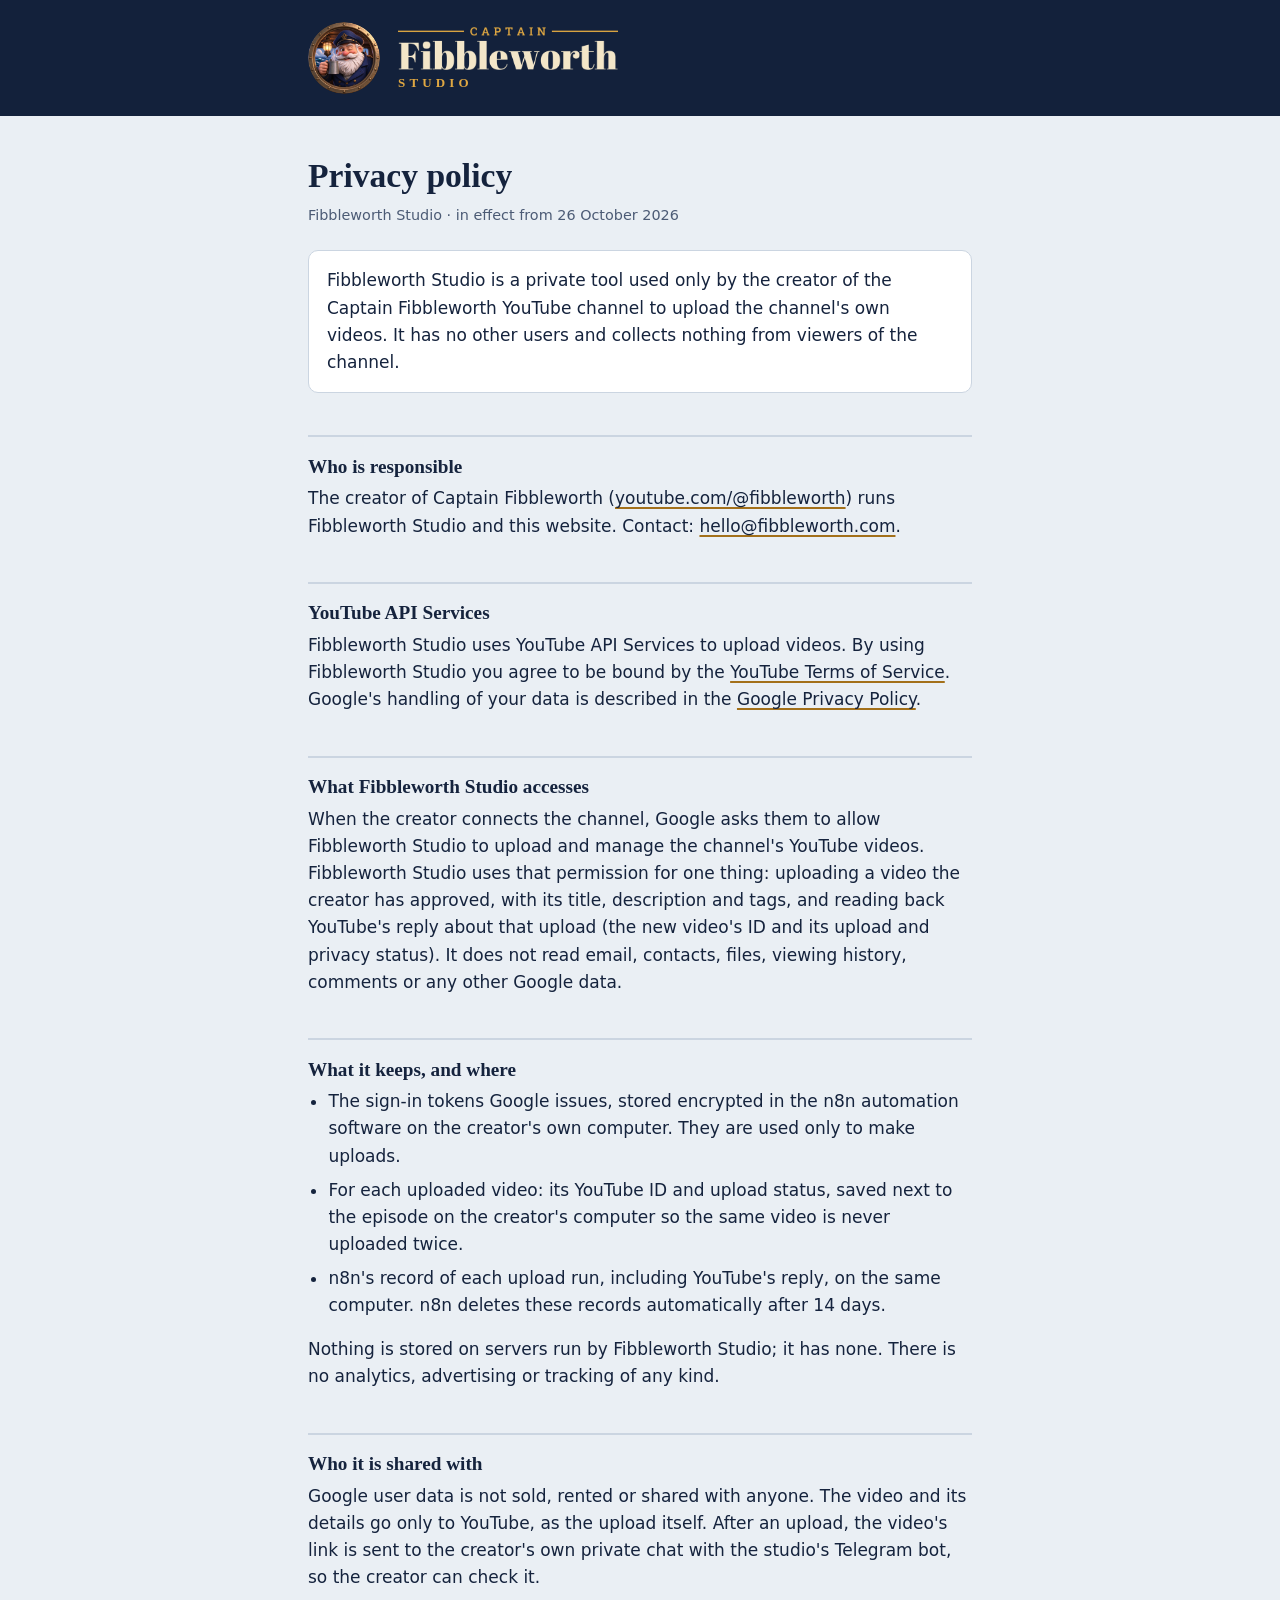
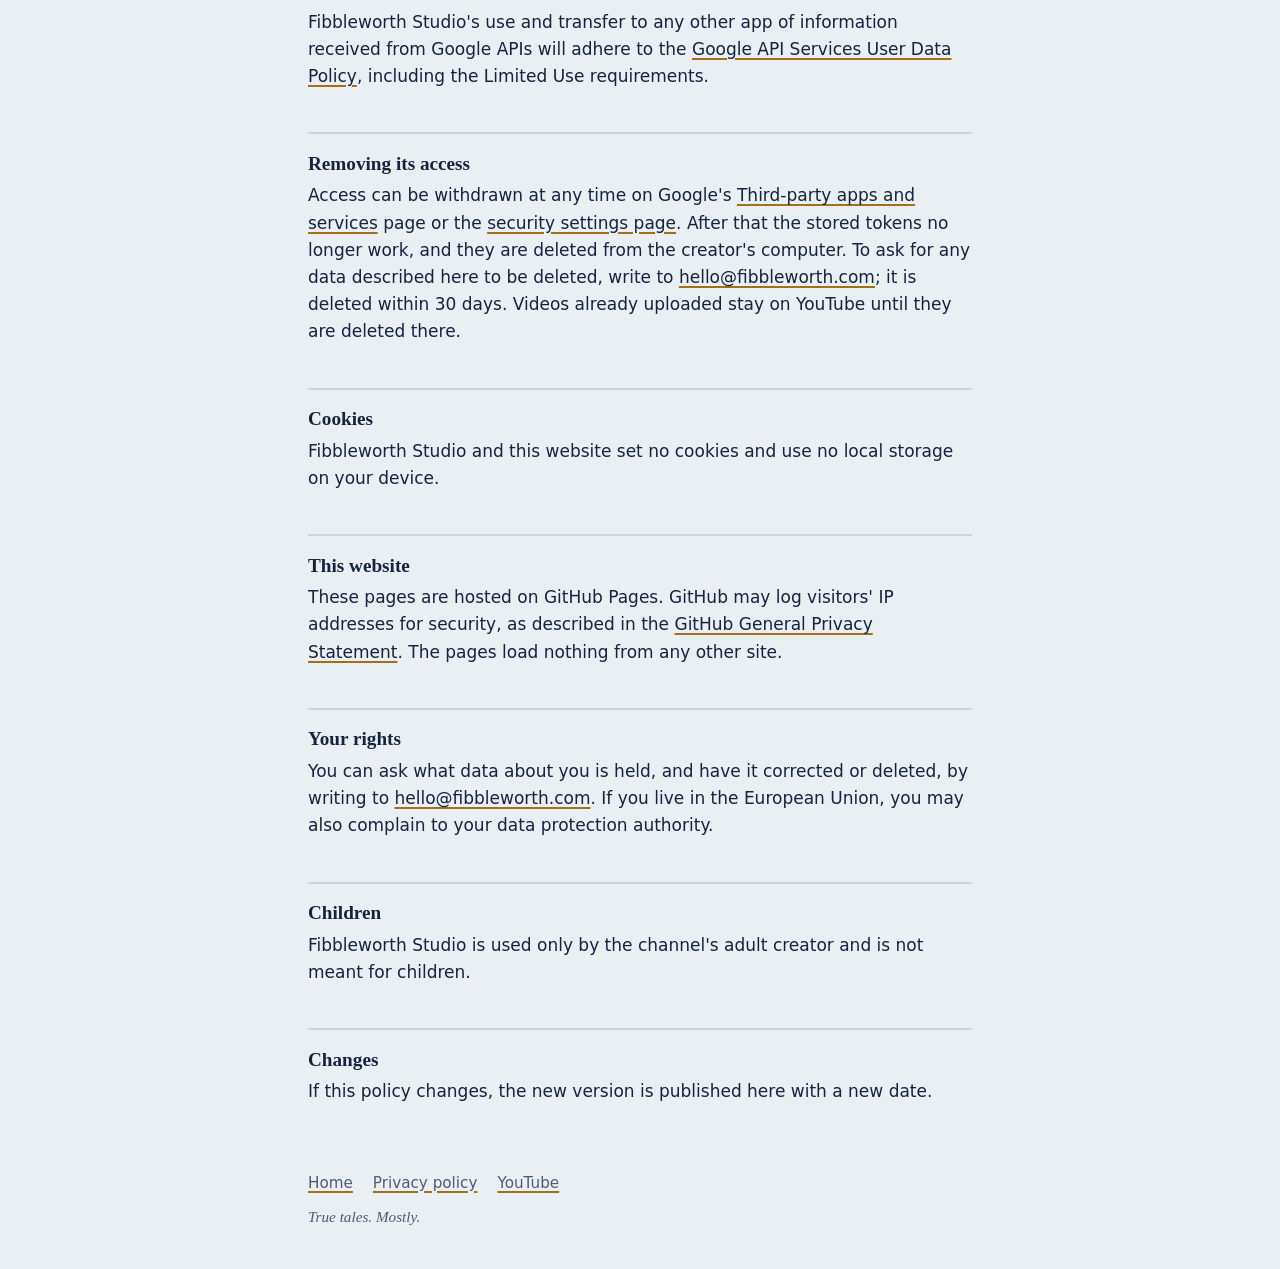
==== privacy.html @ 83d63684 "Add the Fibbleworth Studio home page and privacy policy for Google sign-in" ====
<!doctype html>
<html lang="en">
<head>
<meta charset="utf-8">
<meta name="viewport" content="width=device-width, initial-scale=1, viewport-fit=cover">
<title>Privacy policy · Fibbleworth Studio</title>
<meta name="description" content="How Fibbleworth Studio handles the Google and YouTube access it uses to upload Captain Fibbleworth videos.">
<link rel="icon" type="image/png" sizes="32x32" href="img/favicon-32.png">
<link rel="apple-touch-icon" href="img/apple-touch-icon.png">
<link rel="stylesheet" href="style.css">
</head>
<body>
<header class="band">
  <div class="band-inner">
    <a href="./" aria-label="Fibbleworth Studio home">
      <img class="porthole" src="img/porthole.png" alt="" width="72" height="72">
      <span class="lockup">
        <img class="wordmark" src="img/wordmark-cream.png" alt="Captain Fibbleworth" width="220" height="43">
        <span class="studio">Studio</span>
      </span>
    </a>
  </div>
</header>

<main>
  <h1>Privacy policy</h1>
  <p class="meta">Fibbleworth Studio · in effect from 26 October 2026</p>

  <div class="note">
    <p>Fibbleworth Studio is a private tool used only by the creator of the Captain Fibbleworth YouTube channel to
      upload the channel's own videos. It has no other users and collects nothing from viewers of the channel.</p>
  </div>

  <h2>Who is responsible</h2>
  <p>The creator of Captain Fibbleworth (<a href="https://www.youtube.com/@fibbleworth">youtube.com/@fibbleworth</a>)
    runs Fibbleworth Studio and this website. Contact: <a href="mailto:hello@fibbleworth.com">hello@fibbleworth.com</a>.</p>

  <h2>YouTube API Services</h2>
  <p>Fibbleworth Studio uses YouTube API Services to upload videos. By using Fibbleworth Studio you agree to be bound
    by the <a href="https://www.youtube.com/t/terms">YouTube Terms of Service</a>. Google's handling of your data is
    described in the <a href="https://policies.google.com/privacy">Google Privacy Policy</a>.</p>

  <h2>What Fibbleworth Studio accesses</h2>
  <p>When the creator connects the channel, Google asks them to allow Fibbleworth Studio to upload and manage the
    channel's YouTube videos. Fibbleworth Studio uses that permission for one thing: uploading a video the creator has
    approved, with its title, description and tags, and reading back YouTube's reply about that upload (the new
    video's ID and its upload and privacy status). It does not read email, contacts, files, viewing history,
    comments or any other Google data.</p>

  <h2>What it keeps, and where</h2>
  <ul>
    <li>The sign-in tokens Google issues, stored encrypted in the n8n automation software on the creator's own
      computer. They are used only to make uploads.</li>
    <li>For each uploaded video: its YouTube ID and upload status, saved next to the episode on the creator's computer
      so the same video is never uploaded twice.</li>
    <li>n8n's record of each upload run, including YouTube's reply, on the same computer. n8n deletes these records
      automatically after 14 days.</li>
  </ul>
  <p>Nothing is stored on servers run by Fibbleworth Studio; it has none. There is no analytics, advertising or
    tracking of any kind.</p>

  <h2>Who it is shared with</h2>
  <p>Google user data is not sold, rented or shared with anyone. The video and its details go only to YouTube, as the
    upload itself. After an upload, the video's link is sent to the creator's own private chat with the studio's
    Telegram bot, so the creator can check it.</p>
  <p>Fibbleworth Studio's use and transfer to any other app of information received from Google APIs will adhere to
    the <a href="https://developers.google.com/terms/api-services-user-data-policy">Google API Services User Data
    Policy</a>, including the Limited Use requirements.</p>

  <h2>Removing its access</h2>
  <p>Access can be withdrawn at any time on Google's <a href="https://myaccount.google.com/connections">Third-party
    apps and services</a> page or the <a href="https://security.google.com/settings/security/permissions">security
    settings page</a>. After that the stored tokens no longer work, and they are deleted from the creator's computer.
    To ask for any data described here to be deleted, write to
    <a href="mailto:hello@fibbleworth.com">hello@fibbleworth.com</a>; it is deleted within 30 days. Videos already
    uploaded stay on YouTube until they are deleted there.</p>

  <h2>Cookies</h2>
  <p>Fibbleworth Studio and this website set no cookies and use no local storage on your device.</p>

  <h2>This website</h2>
  <p>These pages are hosted on GitHub Pages. GitHub may log visitors' IP addresses for security, as described in the
    <a href="https://docs.github.com/en/site-policy/privacy-policies/github-general-privacy-statement">GitHub General
    Privacy Statement</a>. The pages load nothing from any other site.</p>

  <h2>Your rights</h2>
  <p>You can ask what data about you is held, and have it corrected or deleted, by writing to
    <a href="mailto:hello@fibbleworth.com">hello@fibbleworth.com</a>. If you live in the European Union, you may also
    complain to your data protection authority.</p>

  <h2>Children</h2>
  <p>Fibbleworth Studio is used only by the channel's adult creator and is not meant for children.</p>

  <h2>Changes</h2>
  <p>If this policy changes, the new version is published here with a new date.</p>
</main>

<footer>
  <nav aria-label="Pages">
    <a href="./">Home</a>
    <a href="privacy.html">Privacy policy</a>
    <a href="https://www.youtube.com/@fibbleworth">YouTube</a>
  </nav>
  <p class="tagline">True tales. Mostly.</p>
</footer>
</body>
</html>
---- style.css ----
/* Fibbleworth Studio's public pages: the studio dashboard's tokens (bible/brand.md colours), a coat-navy band with
   the porthole and wordmark, then one reading column. No web fonts, so the pages make no third-party requests. */
:root {
  --bg: #eaeff4;
  --surface: #ffffff;
  --ink: #15233d;
  --ink-2: #4c5b75;
  --line: #cbd5e1;
  --band: #13213b;     /* the Captain's coat, in both themes */
  --brass: #e0a842;
  --rule: #a3701a;     /* dark brass: rules and underlines on light ground */
  --cream: #f3e6c8;
  --display: "Roboto Slab", Rockwell, "Rockwell Nova", Georgia, serif;
  --body: -apple-system, BlinkMacSystemFont, "Segoe UI", system-ui, sans-serif;
}
@media (prefers-color-scheme: dark) {
  :root {
    --bg: #0b1424; --surface: #121e35; --ink: #e8edf6; --ink-2: #9aa9c4; --line: #263555; --rule: #e0a842;
    color-scheme: dark;
  }
}

* { box-sizing: border-box; }
body { margin: 0; background: var(--bg); color: var(--ink); font: 17px/1.6 var(--body); }

.band { background: var(--band); color: var(--cream); }
.band-inner, main, footer {
  max-width: 44rem; margin: 0 auto;
  padding-left: max(20px, env(safe-area-inset-left, 0px)); padding-right: max(20px, env(safe-area-inset-right, 0px));
}
.band-inner { display: flex; align-items: center; gap: 18px; padding-block: 22px; }
.band a { display: flex; align-items: center; gap: 18px; color: inherit; text-decoration: none; }
.porthole { width: 72px; height: 72px; border-radius: 50%; flex: none; }
.lockup { display: grid; gap: 6px; }
.wordmark { width: 220px; max-width: 100%; height: auto; display: block; }
.studio { font: 600 13px/1 var(--display); letter-spacing: 0.32em; text-transform: uppercase; color: var(--brass); }

main { padding-block: 40px 24px; }
h1, h2 { font-family: var(--display); font-weight: 600; line-height: 1.2; text-wrap: balance; }
h1 { font-size: 2.1rem; margin: 0 0 8px; }
h2 { font-size: 1.2rem; margin: 2.2em 0 0.4em; padding-top: 0.9em; border-top: 2px solid var(--line); }
.lead { font-size: 1.15rem; color: var(--ink-2); margin: 0 0 1.4em; }
.meta { font-size: 0.9rem; color: var(--ink-2); margin: 0 0 1.6em; }
p, ul { margin: 0 0 1em; }
ul { padding-left: 1.2em; }
li + li { margin-top: 0.4em; }
a { color: inherit; text-decoration-color: var(--rule); text-decoration-thickness: 2px; text-underline-offset: 3px; }
a:hover { text-decoration-color: currentColor; }
a:focus-visible { outline: 3px solid var(--brass); outline-offset: 2px; border-radius: 2px; }
.note { background: var(--surface); border: 1px solid var(--line); border-radius: 10px; padding: 16px 18px; }
.note p:last-child { margin-bottom: 0; }

footer { padding-block: 24px 40px; color: var(--ink-2); font-size: 0.95rem; }
footer nav { display: flex; flex-wrap: wrap; gap: 8px 20px; margin-bottom: 10px; }
.tagline { font-family: var(--display); font-style: italic; margin: 0; }

@media (max-width: 480px) {
  body { font-size: 16px; }
  .porthole { width: 56px; height: 56px; }
  .wordmark { width: 170px; }
  h1 { font-size: 1.7rem; }
}
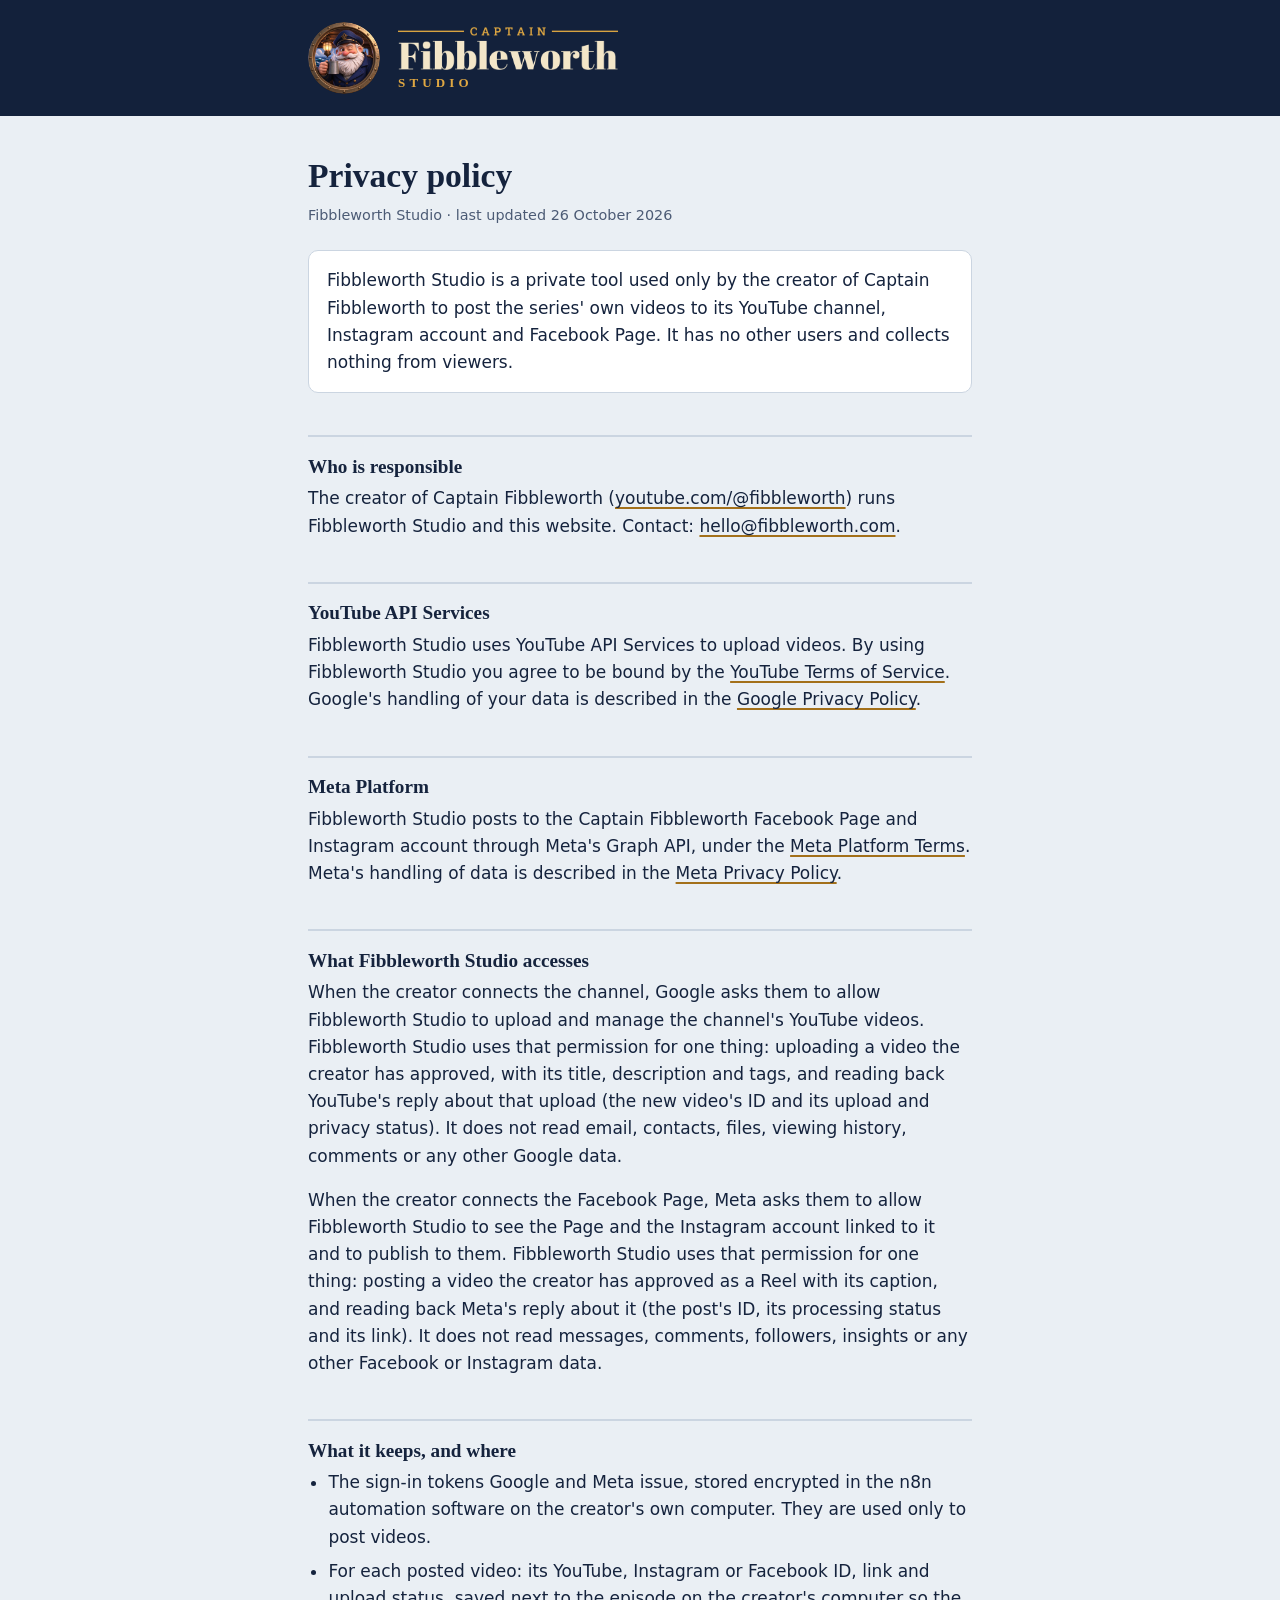
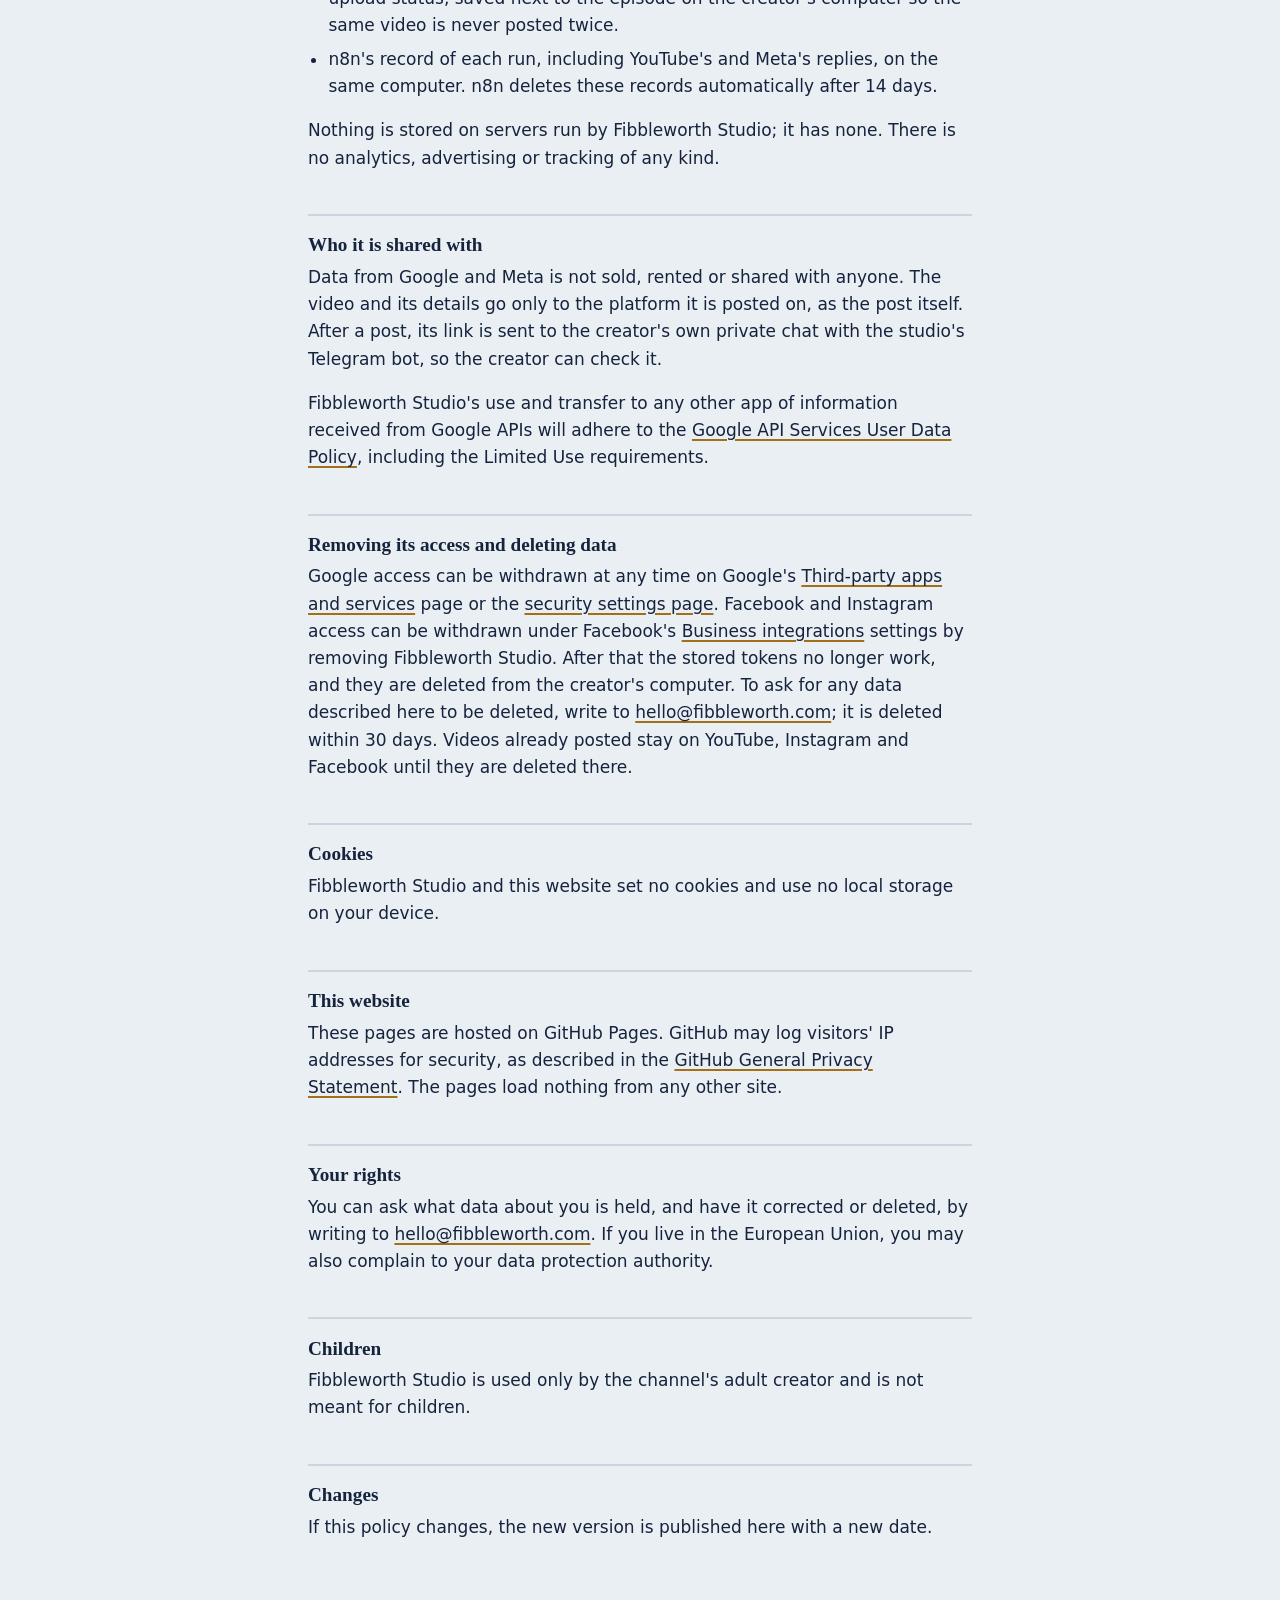
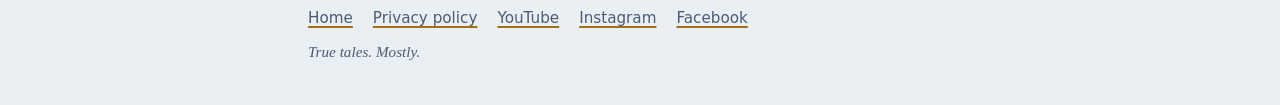
==== commit 1ea21858: "Site: cover Instagram and Facebook in the home page and privacy policy" ====
--- a/privacy.html
+++ b/privacy.html
@@ -4,7 +4,7 @@
 <meta charset="utf-8">
 <meta name="viewport" content="width=device-width, initial-scale=1, viewport-fit=cover">
 <title>Privacy policy · Fibbleworth Studio</title>
-<meta name="description" content="How Fibbleworth Studio handles the Google and YouTube access it uses to upload Captain Fibbleworth videos.">
+<meta name="description" content="How Fibbleworth Studio handles the Google, YouTube, Facebook and Instagram access it uses to post Captain Fibbleworth videos.">
 <link rel="icon" type="image/png" sizes="32x32" href="img/favicon-32.png">
 <link rel="apple-touch-icon" href="img/apple-touch-icon.png">
 <link rel="stylesheet" href="style.css">
@@ -24,11 +24,12 @@
 
 <main>
   <h1>Privacy policy</h1>
-  <p class="meta">Fibbleworth Studio · in effect from 26 October 2026</p>
+  <p class="meta">Fibbleworth Studio · last updated 26 October 2026</p>
 
   <div class="note">
-    <p>Fibbleworth Studio is a private tool used only by the creator of the Captain Fibbleworth YouTube channel to
-      upload the channel's own videos. It has no other users and collects nothing from viewers of the channel.</p>
+    <p>Fibbleworth Studio is a private tool used only by the creator of Captain Fibbleworth to post the series' own
+      videos to its YouTube channel, Instagram account and Facebook Page. It has no other users and collects nothing
+      from viewers.</p>
   </div>
 
   <h2>Who is responsible</h2>
@@ -40,40 +41,52 @@
     by the <a href="https://www.youtube.com/t/terms">YouTube Terms of Service</a>. Google's handling of your data is
     described in the <a href="https://policies.google.com/privacy">Google Privacy Policy</a>.</p>
 
+  <h2>Meta Platform</h2>
+  <p>Fibbleworth Studio posts to the Captain Fibbleworth Facebook Page and Instagram account through Meta's Graph API,
+    under the <a href="https://developers.facebook.com/terms/">Meta Platform Terms</a>. Meta's handling of data is
+    described in the <a href="https://www.facebook.com/privacy/policy/">Meta Privacy Policy</a>.</p>
+
   <h2>What Fibbleworth Studio accesses</h2>
   <p>When the creator connects the channel, Google asks them to allow Fibbleworth Studio to upload and manage the
     channel's YouTube videos. Fibbleworth Studio uses that permission for one thing: uploading a video the creator has
     approved, with its title, description and tags, and reading back YouTube's reply about that upload (the new
     video's ID and its upload and privacy status). It does not read email, contacts, files, viewing history,
     comments or any other Google data.</p>
+  <p>When the creator connects the Facebook Page, Meta asks them to allow Fibbleworth Studio to see the Page and the
+    Instagram account linked to it and to publish to them. Fibbleworth Studio uses that permission for one thing:
+    posting a video the creator has approved as a Reel with its caption, and reading back Meta's reply about it (the
+    post's ID, its processing status and its link). It does not read messages, comments, followers, insights or any
+    other Facebook or Instagram data.</p>
 
   <h2>What it keeps, and where</h2>
   <ul>
-    <li>The sign-in tokens Google issues, stored encrypted in the n8n automation software on the creator's own
-      computer. They are used only to make uploads.</li>
-    <li>For each uploaded video: its YouTube ID and upload status, saved next to the episode on the creator's computer
-      so the same video is never uploaded twice.</li>
-    <li>n8n's record of each upload run, including YouTube's reply, on the same computer. n8n deletes these records
-      automatically after 14 days.</li>
+    <li>The sign-in tokens Google and Meta issue, stored encrypted in the n8n automation software on the creator's
+      own computer. They are used only to post videos.</li>
+    <li>For each posted video: its YouTube, Instagram or Facebook ID, link and upload status, saved next to the
+      episode on the creator's computer so the same video is never posted twice.</li>
+    <li>n8n's record of each run, including YouTube's and Meta's replies, on the same computer. n8n deletes these
+      records automatically after 14 days.</li>
   </ul>
   <p>Nothing is stored on servers run by Fibbleworth Studio; it has none. There is no analytics, advertising or
     tracking of any kind.</p>
 
   <h2>Who it is shared with</h2>
-  <p>Google user data is not sold, rented or shared with anyone. The video and its details go only to YouTube, as the
-    upload itself. After an upload, the video's link is sent to the creator's own private chat with the studio's
-    Telegram bot, so the creator can check it.</p>
+  <p>Data from Google and Meta is not sold, rented or shared with anyone. The video and its details go only to the
+    platform it is posted on, as the post itself. After a post, its link is sent to the creator's own private chat
+    with the studio's Telegram bot, so the creator can check it.</p>
   <p>Fibbleworth Studio's use and transfer to any other app of information received from Google APIs will adhere to
     the <a href="https://developers.google.com/terms/api-services-user-data-policy">Google API Services User Data
     Policy</a>, including the Limited Use requirements.</p>
 
-  <h2>Removing its access</h2>
-  <p>Access can be withdrawn at any time on Google's <a href="https://myaccount.google.com/connections">Third-party
+  <h2 id="removing">Removing its access and deleting data</h2>
+  <p>Google access can be withdrawn at any time on Google's <a href="https://myaccount.google.com/connections">Third-party
     apps and services</a> page or the <a href="https://security.google.com/settings/security/permissions">security
-    settings page</a>. After that the stored tokens no longer work, and they are deleted from the creator's computer.
+    settings page</a>. Facebook and Instagram access can be withdrawn under Facebook's
+    <a href="https://www.facebook.com/settings/?tab=business_tools">Business integrations</a> settings by removing
+    Fibbleworth Studio. After that the stored tokens no longer work, and they are deleted from the creator's computer.
     To ask for any data described here to be deleted, write to
     <a href="mailto:hello@fibbleworth.com">hello@fibbleworth.com</a>; it is deleted within 30 days. Videos already
-    uploaded stay on YouTube until they are deleted there.</p>
+    posted stay on YouTube, Instagram and Facebook until they are deleted there.</p>
 
   <h2>Cookies</h2>
   <p>Fibbleworth Studio and this website set no cookies and use no local storage on your device.</p>
@@ -100,6 +113,8 @@
     <a href="./">Home</a>
     <a href="privacy.html">Privacy policy</a>
     <a href="https://www.youtube.com/@fibbleworth">YouTube</a>
+    <a href="https://www.instagram.com/fibbleworth/">Instagram</a>
+    <a href="https://www.facebook.com/fibbleworth">Facebook</a>
   </nav>
   <p class="tagline">True tales. Mostly.</p>
 </footer>
